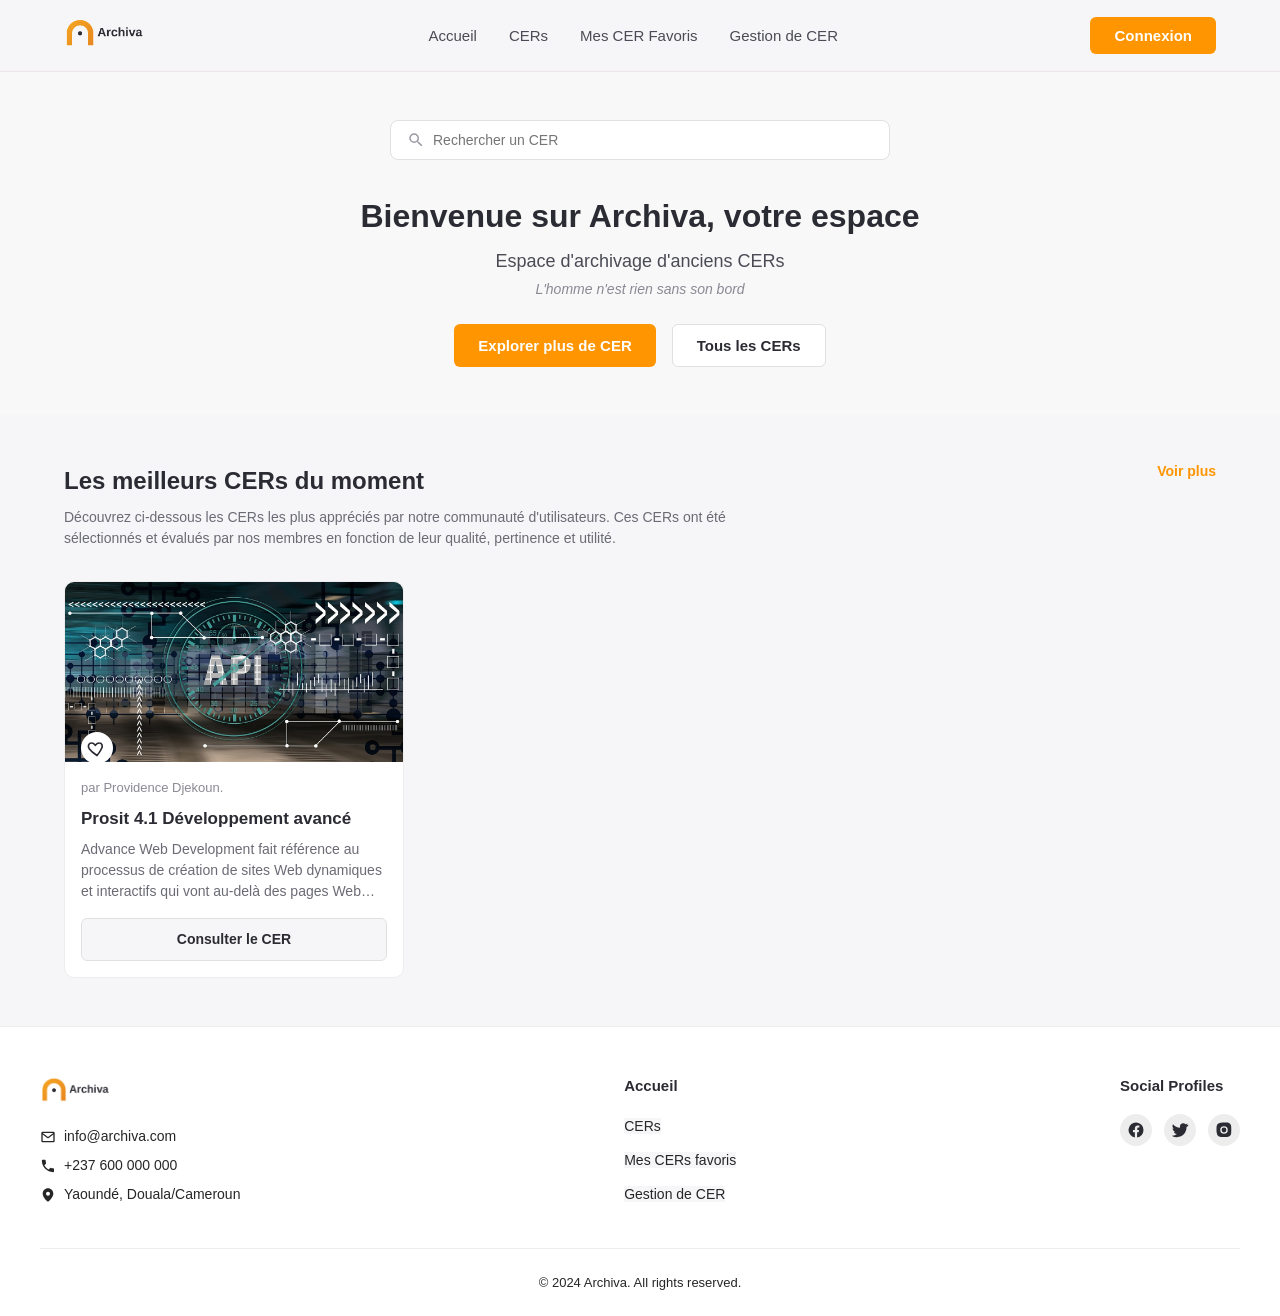
==== index.html @ 1b8098ed "Premier commit - structure du site Archiva" ====
<!DOCTYPE html>
<html lang="fr">
<head>
    <meta charset="UTF-8">
    <meta name="viewport" content="width=device-width, initial-scale=1.0">
    <title>Archiva</title>
    <link rel="stylesheet" href="styles/style.css">
</head>
<body>
    <header>
        <nav>
            <div class="logo">
                <img src="assets/images/logo.png" alt="Archiva Logo">
            </div>
            <ul>
                <li><a href="#">Accueil</a></li>
                <li><a href="#">CERs</a></li>
                <li><a href="#">Mes CER Favoris</a></li>
                <li><a href="#">Gestion de CER</a></li>
            </ul>
            <button class="connexion">Connexion</button>
        </nav>
    </header>

    <main>
        <section class="hero">
            <form action="/search" method="GET" class="hero__search-bar">
                <div class="hero__search-field-wrapper">
                    <svg class="hero__search-icon" aria-hidden="true" viewBox="0 0 24 24" width="18" height="18">
                        <path fill="currentColor" d="M15.5 14h-.79l-.28-.27A6.471 6.471 0 0 0 16 9.5 6.5 6.5 0 1 0 9.5 16c1.61 0 3.09-.59 4.23-1.57l.27.28v.79l5 4.99L20.49 19l-4.99-5zm-6 0C7.01 14 5 11.99 5 9.5S7.01 5 9.5 5 14 7.01 14 9.5 11.99 14 9.5 14z"/>
                    </svg>
                    <input
                        type="search"
                        name="q"
                        class="hero__search-input"
                        placeholder="Rechercher un CER"
                    />
                </div>
            </form>

            <h1 class="hero__title">Bienvenue sur Archiva, votre espace</h1>
            <h2 class="hero__subtitle">Espace d'archivage d'anciens CERs</h2>
            <p class="hero__tagline">L'homme n'est rien sans son bord</p>

            <div class="hero__cta-wrapper">
                <button class="hero__cta hero__cta--primary">Explorer plus de CER</button>
                <button class="hero__cta hero__cta--secondary">Tous les CERs</button>
            </div>
        </section>

        <section class="cer-section">
            <div class="cer-section__header">
                <div class="cer-section__titles">
                    <h2 class="cer-section__title">Les meilleurs CERs du moment</h2>
                    <p class="cer-section__description">Découvrez ci-dessous les CERs les plus appréciés par notre communauté d'utilisateurs. Ces CERs ont été sélectionnés et évalués par nos membres en fonction de leur qualité, pertinence et utilité.</p>
                </div>
                <button class="cer-section__see-all">Voir plus</button>
            </div>

            <div class="cer-card">
    <img class="cer-card__image" src="assets\images\e1e4290ac707ce2095b2c42b90970f4076a8cc79.jpg" alt="Développement avancé">

    <button class="cer-card__favorite" aria-label="Ajouter aux favoris">
        <svg class="cer-card__favorite-icon" viewBox="0 0 24 24" width="20" height="20" aria-hidden="true">
            <path fill="none" stroke="currentColor" stroke-width="2" d="M12 21s-6.7-4.35-9.3-8.1C.6 9.6 2 6 5.4 6c1.9 0 3.3 1 4.6 2.6C11.3 7 12.7 6 14.6 6 18 6 19.4 9.6 17.3 12.9 15.7 16.65 12 21 12 21z"/>
        </svg>
    </button>

    <p class="cer-card__author">par Providence Djekoun.</p>

    <h3 class="cer-card__title">Prosit 4.1 Développement avancé</h3>

    <p class="cer-card__description">
        Advance Web Development fait référence au processus de création de sites Web dynamiques et interactifs qui vont au-delà des pages Web statiques. Cela implique l'utilisation de techniques et de technologies de codage avancées pour créer des sites Web fonctionnels et visuellement attrayants qui améliorent l'expérience utilisateur.
    </p>

    <a href="#" class="cer-card__link">Consulter le CER</a>
</div>

        </section>
    </main>

<footer class="footer">
    <div class="footer__columns">
        
        <div class="footer__brand">
    <img class="footer__logo" src="assets/images/logo.png" alt="Archiva Logo">

    <p class="footer__contact-item">
        <svg class="footer__contact-icon" viewBox="0 0 24 24" width="16" height="16" aria-hidden="true">
            <path fill="currentColor" d="M4 4h16a2 2 0 0 1 2 2v12a2 2 0 0 1-2 2H4a2 2 0 0 1-2-2V6a2 2 0 0 1 2-2zm0 2v.01L12 12l8-5.99V6H4zm16 2.24-7.4 5.55a1 1 0 0 1-1.2 0L4 8.24V18h16V8.24z"/>
        </svg>
        info@archiva.com
    </p>

    <p class="footer__contact-item">
        <svg class="footer__contact-icon" viewBox="0 0 24 24" width="16" height="16" aria-hidden="true">
            <path fill="currentColor" d="M6.6 10.8c1.4 2.8 3.7 5.1 6.5 6.5l2.2-2.2c.3-.3.7-.4 1-.2 1.1.4 2.4.6 3.6.6.6 0 1.1.5 1.1 1.1v3.6c0 .6-.5 1.1-1.1 1.1C10.5 21.3 2.7 13.5 2.7 3.9c0-.6.5-1.1 1.1-1.1H7.4c.6 0 1.1.5 1.1 1.1 0 1.3.2 2.5.6 3.6.1.4 0 .8-.2 1L6.6 10.8z"/>
        </svg>
        +237 600 000 000
    </p>

    <p class="footer__contact-item">
        <svg class="footer__contact-icon" viewBox="0 0 24 24" width="16" height="16" aria-hidden="true">
            <path fill="currentColor" d="M12 2c-4.4 0-8 3.6-8 8 0 5.4 7 11.5 7.3 11.8.2.1.4.2.7.2s.5-.1.7-.2C12.9 21.5 20 15.4 20 10c0-4.4-3.6-8-8-8zm0 11a3 3 0 1 1 0-6 3 3 0 0 1 0 6z"/>
        </svg>
        Yaoundé, Douala/Cameroun
    </p>
</div>

       <div class="footer__links">
            <h4 class="footer__heading">Accueil</h4>
            <ul class="footer__list">
                <li><a href="cers.html">CERs</a></li>
                <li><a href="favoris.html">Mes CERs favoris</a></li>
                <li><a href="gestion-cer.html">Gestion de CER</a></li>
            </ul>
        </div>

       <div class="footer__social">
            <h4 class="footer__heading">Social Profiles</h4>
            <div class="footer__social-icons">
                <a href="#" class="footer__social-link" aria-label="Facebook">
                    <svg viewBox="0 0 24 24" width="18" height="18" aria-hidden="true">
                        <path fill="currentColor" d="M22 12a10 10 0 1 0-11.5 9.9v-7H8v-2.9h2.5V9.8c0-2.5 1.5-3.9 3.8-3.9 1.1 0 2.2.2 2.2.2v2.4h-1.2c-1.2 0-1.6.8-1.6 1.6v1.9H16l-.4 2.9h-2.1v7A10 10 0 0 0 22 12z"/>
                    </svg>
                </a>
                <a href="#" class="footer__social-link" aria-label="Twitter">
                    <svg viewBox="0 0 24 24" width="18" height="18" aria-hidden="true">
                        <path fill="currentColor" d="M23 4.9c-.8.4-1.7.6-2.6.8a4.5 4.5 0 0 0 2-2.5c-.9.5-1.8.9-2.9 1.1A4.5 4.5 0 0 0 11.9 8c0 .4 0 .7.1 1a12.8 12.8 0 0 1-9.3-4.7 4.5 4.5 0 0 0 1.4 6 4.4 4.4 0 0 1-2-.6v.1c0 2.2 1.6 4 3.6 4.4-.4.1-.8.2-1.2.2-.3 0-.6 0-.8-.1a4.5 4.5 0 0 0 4.2 3.1A9 9 0 0 1 1 19.5 12.7 12.7 0 0 0 7.9 21.5c8.3 0 12.8-6.9 12.8-12.8v-.6c.9-.6 1.6-1.4 2.3-2.2z"/>
                    </svg>
                </a>
                <a href="#" class="footer__social-link" aria-label="Instagram">
                    <svg viewBox="0 0 24 24" width="18" height="18" aria-hidden="true">
                        <path fill="currentColor" d="M12 2c2.7 0 3.1 0 4.1.1 1 0 1.7.2 2.3.5.6.2 1.1.6 1.6 1.1.5.5.8 1 1.1 1.6.2.6.4 1.3.5 2.3.1 1 .1 1.4.1 4.1s0 3.1-.1 4.1c0 1-.2 1.7-.5 2.3-.2.6-.6 1.1-1.1 1.6-.5.5-1 .8-1.6 1.1-.6.2-1.3.4-2.3.5-1 .1-1.4.1-4.1.1s-3.1 0-4.1-.1c-1 0-1.7-.2-2.3-.5-.6-.2-1.1-.6-1.6-1.1-.5-.5-.8-1-1.1-1.6-.2-.6-.4-1.3-.5-2.3C2 15.1 2 14.7 2 12s0-3.1.1-4.1c0-1 .2-1.7.5-2.3.2-.6.6-1.1 1.1-1.6.5-.5 1-.8 1.6-1.1.6-.2 1.3-.4 2.3-.5C8.9 2 9.3 2 12 2zm0 5a5 5 0 1 0 0 10 5 5 0 0 0 0-10zm0 8.2a3.2 3.2 0 1 1 0-6.4 3.2 3.2 0 0 1 0 6.4zm5.2-8.4a1.2 1.2 0 1 1-2.4 0 1.2 1.2 0 0 1 2.4 0z"/>
                    </svg>
                </a>
            </div>
            
         </div>
    

    </div>

    <p class="footer__copyright">
        © 2024 Archiva. All rights reserved. 
    </p>
</footer>
    </footer>
</body>
</html>
---- styles/style.css ----
/* ===== RESET ===== */
* {
    margin: 0;
    padding: 0;
    box-sizing: border-box;
}

/* ===== BASE ===== */
body {
    font-family: Arial, Helvetica, sans-serif;
    color: #2B2B33;
    line-height: 1.5;
    background-color: #f6f6f8;
}

ul {
    list-style: none;
}

a {
    text-decoration: none;
    color: inherit;
     background-color: #f6f6f8;
}

button {
    cursor: pointer;
    border: none;
    font-family: inherit;
}

/* ===== HEADER ===== */
header {
    display: flex;
    justify-content: center;
    border-bottom: 1px solid #ece6e6;
}

header nav {
    display: flex;
    align-items: center;
    justify-content: space-between;
    width: 100%;
    max-width: 1200px;
    padding: 16px 24px;
}

.logo img {
    height: 32px;
}

header nav ul {
    display: flex;
    gap: 32px;
}

header nav ul a {
    font-size: 15px;
    font-weight: 500;
    color: #4B4B55;
}

.connexion {
    background-color: #FF9500;
    color: #ffffff;
    font-weight: 600;
    padding: 10px 24px;
    border-radius: 6px;
    font-size: 15px;
}

/* ===== HERO ===== */
.hero {
    background-color: #fafafa49;
    padding: 48px 24px;
    text-align: center;
}

.hero__search-bar {
    max-width: 500px;
    margin: 0 auto 32px;
}

.hero__search-field-wrapper {
    display: flex;
    align-items: center;
    gap: 8px;
    background-color: #ffffff;
    border: 1px solid #E0E0E0;
    border-radius: 8px;
    padding: 10px 16px;
}

.hero__search-icon {
    color: #9A9AA5;
    flex-shrink: 0;
}

.hero__search-input {
    border: none;
    outline: none;
    width: 100%;
    font-size: 14px;
}

.hero__title {
    font-size: 32px;
    font-weight: 700;
    margin-bottom: 8px;
}

.hero__subtitle {
    font-size: 18px;
    font-weight: 500;
    color: #4B4B55;
    margin-bottom: 4px;
}

.hero__tagline {
    font-size: 14px;
    color: #8A8A94;
    font-style: italic;
    margin-bottom: 24px;
}

.hero__cta-wrapper {
    display: flex;
    justify-content: center;
    gap: 16px;
}

.hero__cta {
    padding: 12px 24px;
    border-radius: 6px;
    font-size: 15px;
    font-weight: 600;
}

.hero__cta--primary {
    background-color: #FF9500;
    color: #ffffff;
}

.hero__cta--secondary {
    background-color: #ffffff;
    color: #2B2B33;
    border: 1px solid #E0E0E0;
}

/* ===== CER SECTION ===== */
.cer-section {
    max-width: 1200px;
    margin: 0 auto;
    padding: 48px 24px;
}

.cer-section__header {
    display: flex;
    justify-content: space-between;
    align-items: flex-start;
    margin-bottom: 32px;
}

.cer-section__titles {
    max-width: 700px;
}

.cer-section__title {
    font-size: 24px;
    font-weight: 700;
    margin-bottom: 8px;
}

.cer-section__description {
    font-size: 14px;
    color: #6B6B75;
}

.cer-section__see-all {
    background: none;
    color: #FF9500;
    font-weight: 600;
    font-size: 14px;
    white-space: nowrap;
}

/* ===== CARTE CER ===== */
.cer-card {
    position: relative;
    max-width: 340px;
    background-color: #ffffff;
    border: 1px solid #EDEDED;
    border-radius: 10px;
    overflow: hidden;
}

.cer-card__image {
    width: 100%;
    height: 180px;
    object-fit: cover;
    display: block;
}

.cer-card__favorite {
    position: absolute;
    top: 150px;
    left: 16px;
    background-color: #ffffff;
    color: #2B2B33;
    width: 32px;
    height: 32px;
    border-radius: 50%;
    display: flex;
    align-items: center;
    justify-content: center;
}

.cer-card__author {
    font-size: 13px;
    color: #8A8A94;
    padding: 16px 16px 0;
}

.cer-card__title {
    font-size: 17px;
    font-weight: 700;
    padding: 8px 16px 0;
}

.cer-card__description {
    font-size: 14px;
    color: #6B6B75;
    padding: 8px 16px 0;
    /* Troncature du texte apres 3 lignes */
    display: -webkit-box;
    -webkit-line-clamp: 3;
    -webkit-box-orient: vertical;
    overflow: hidden;
}

.cer-card__link {
    display: block;
    text-align: center;
    margin: 16px;
    padding: 10px;
    border: 1px solid #E0E0E0;
    border-radius: 6px;
    font-size: 14px;
    font-weight: 600;
}

.footer {
    background-color: white;
    border-top: 1px solid #EDEDED;
    padding: 48px 24px 24px;
}

.footer__columns {
    display: flex;
    justify-content: space-between;
    max-width: 1200px;
    margin: 0 auto 32px;
    gap: 32px;
}

.footer__logo {
    height: 28px;
    margin-bottom: 16px;
}

.footer__contact-item {
    display: flex;
    align-items: center;
    gap: 8px;
    font-size: 14px;
    color: #262626;
    margin-bottom: 8px;
}

.footer__contact-icon {
    flex-shrink: 0;
    color: #262626;
}

.footer__heading {
    font-size: 15px;
    font-weight: 700;
    margin-bottom: 16px;
}

.footer__list li {
    margin-bottom: 10px;
}

.footer__list a {
    font-size: 14px;
    color: #262626;
}

.footer__social-icons {
    display: flex;
    gap: 12px;
}

.footer__social-link {
    display: flex;
    align-items: center;
    justify-content: center;
    width: 32px;
    height: 32px;
    background-color: #EDEDED;
    border-radius: 50%;
    color: #2B2B33;
}

.footer__copyright {
    text-align: center;
    font-size: 13px;
    color: #262626;
    max-width: 1200px;
    margin: 0 auto;
    padding-top: 24px;
    border-top: 1px solid #EDEDED;
}

.cers-title {
   font-size: 32px;
    font-weight: 700;
    margin-bottom: 8px;
    text-align: center
}
.cers-page {
    display: flex;
    gap: 32px;
    max-width: 1200px;
    margin: 0 auto;
    padding: 32px 24px;
    align-items: flex-start;
}

.filters {
    width: 240px;
    flex-shrink: 0;
}

.filters__group {
    margin-bottom: 32px;
}

.filters__heading {
    font-size: 15px;
    font-weight: 700;
    margin-bottom: 16px;
}

.filters__option {
    display: flex;
    align-items: center;
    gap: 8px;
    font-size: 14px;
    color: #4B4B55;
    margin-bottom: 12px;
    cursor: pointer;
}

.cers-content {
    flex: 1;
}

.toolbar {
    display: flex;
    align-items: center;
    justify-content: space-between;
    gap: 16px;
    margin-bottom: 32px;
    flex-wrap: wrap;
}

.toolbar__count {
    font-size: 14px;
    font-weight: 600;
    white-space: nowrap;
}

.toolbar__search {
    position: relative;
    flex: 1;
    max-width: 400px;
}

.toolbar__search-input {
    width: 100%;
    padding: 10px 16px 10px 36px;
    border: 1px solid #e0e0e06e;
    border-radius: 8px;
    font-size: 14px;
    outline: none;
}

.toolbar__search-icon {
    position: absolute;
    left: 12px;
    top: 50%;
    transform: translateY(-50%);
    color: #9A9AA5;
}

.toolbar__sort {
    display: flex;
    align-items: center;
    gap: 8px;
    font-size: 14px;
}

.toolbar__sort-select {
    padding: 8px 12px;
    border: 1px solid #E0E0E0;
    border-radius: 6px;
    font-size: 14px;
}

.toolbar__view-toggle {
    display: flex;
    gap: 8px;
}

.toolbar__view-btn {
    width: 36px;
    height: 36px;
    display: flex;
    align-items: center;
    justify-content: center;
    background-color: #f1ebeb;
    border: 1px solid #f5f4f4;
    border-radius: 6px;
    color: #6B6B75;
}

.toolbar__view-btn--active {
    background-color: #FF9500;
    border-color: #FF9500;
    color: #ffffff;
}

.cers-content__grid {
    display: grid;
    grid-template-columns: repeat(2, 1fr);
    gap: 24px;
}

/* ===== MODAL OVERLAY ===== */
.modal {
    position: fixed;
    top: 0;
    left: 0;
    width: 100%;
    height: 100%;
    background-color: rgba(0, 0, 0, 0.5);
    display: flex;
    align-items: center;
    justify-content: center;
    z-index: 100;
}

.modal__content {
    background-color: #ffffff;
    width: 100%;
    max-width: 520px;
    max-height: 90vh;
    overflow-y: auto;
    border-radius: 12px;
    padding: 32px;
}

.modal__header {
    display: flex;
    align-items: center;
    justify-content: space-between;
    margin-bottom: 24px;
}

.modal__header h2 {
    font-size: 20px;
    font-weight: 700;
}

.modal__close {
    background: none;
    color: #E63946;
    font-size: 20px;
    line-height: 1;
}

/* ===== FORM FIELDS ===== */
.modal__field {
    margin-bottom: 20px;
}

.modal__field label {
    display: block;
    font-size: 14px;
    font-weight: 600;
    margin-bottom: 8px;
}

.modal__field input[type="text"],
.modal__field select,
.modal__field textarea {
    width: 100%;
    padding: 10px 14px;
    border: 1px solid #E0E0E0;
    border-radius: 6px;
    font-size: 14px;
    font-family: inherit;
    background-color: #FAFAFA;
}

.modal__field textarea {
    resize: vertical;
}

.modal__field .filters__option {
    background-color: #FAFAFA;
    padding: 10px 14px;
    margin-bottom: 0;
}

/* ===== UPLOAD ZONE ===== */
.upload-zone {
    display: flex;
    flex-direction: column;
    align-items: center;
    gap: 8px;
    padding: 32px 16px;
    background-color: #FAFAFA;
    border: 1px dashed #C4C4CC;
    border-radius: 8px;
    cursor: pointer;
    text-align: center;
}

.upload-zone svg {
    color: #9A9AA5;
}

.upload-zone span {
    font-size: 13px;
    color: #6B6B75;
}

/* ===== SUBMIT BUTTON ===== */
.modal__submit {
    display: block;
    width: 100%;
    background-color: #FF9500;
    color: #ffffff;
    font-weight: 600;
    font-size: 15px;
    padding: 12px;
    border-radius: 6px;
    margin-top: 8px;
}
/* ===== AUTH PAGE ===== */
.auth-page {
    min-height: 100vh;
    display: flex;
    align-items: center;
    justify-content: center;
    background: linear-gradient(135deg,white, #F7C96BC9,#EFA173);
    padding: 24px;
}

.auth-card {
    display: flex;
    background-color: #ffffff;
    border-radius: 16px;
    overflow: hidden;
    max-width: 900px;
    width: 100%;
}

.auth-card__form-side {
    flex: 1;
    padding: 48px;
}

.auth-card__title {
    font-size: 26px;
    font-weight: 700;
    margin-bottom: 24px;
}

.auth-card__field {
    margin-bottom: 16px;
}

.auth-card__field label {
    display: block;
    font-size: 14px;
    font-weight: 600;
    margin-bottom: 6px;
}

.auth-card__input {
    width: 100%;
    padding: 10px 14px;
    border: 1px solid #E0E0E0;
    border-radius: 6px;
    font-size: 14px;
    background-color: #FAFAFA;
}

.auth-card__forgot {
    display: block;
    text-align: right;
    font-size: 13px;
    color: #FF9500;
    margin-bottom: 24px;
    background-color: #FFFFFF;
}

.auth-card__submit {
    display: block;
    width: 100%;
    background-color: #FF9500;
    color: #ffffff;
    font-weight: 600;
    font-size: 15px;
    padding: 12px;
    border-radius: 6px;
    margin-bottom: 16px;
}

.auth-card__switch {
    font-size: 13px;
    text-align: center;
    color: #6B6B75;
}

.auth-card__switch a {
    color: #FF9500;
    font-weight: 600;
}

.auth-card__illustration {
    flex: 1;
    display: flex;
    align-items: center;
    justify-content: center;
    background-color: #FFF3E6;
}

.auth-card__illustration img {
    max-width: 100%;
    height: auto;
}

@media only screen and (max-width: 768px) {
    .cers-page {
        flex-direction: column;
        padding: 24px;
    }

    .filters {
        width: 100%;
        margin-bottom: 24px;
    }

    .cers-content__grid {
        grid-template-columns: 1fr;
    }

    .auth-card {
        flex-direction: column;
    }

    .auth-card__illustration {
        display: none;
    }
}
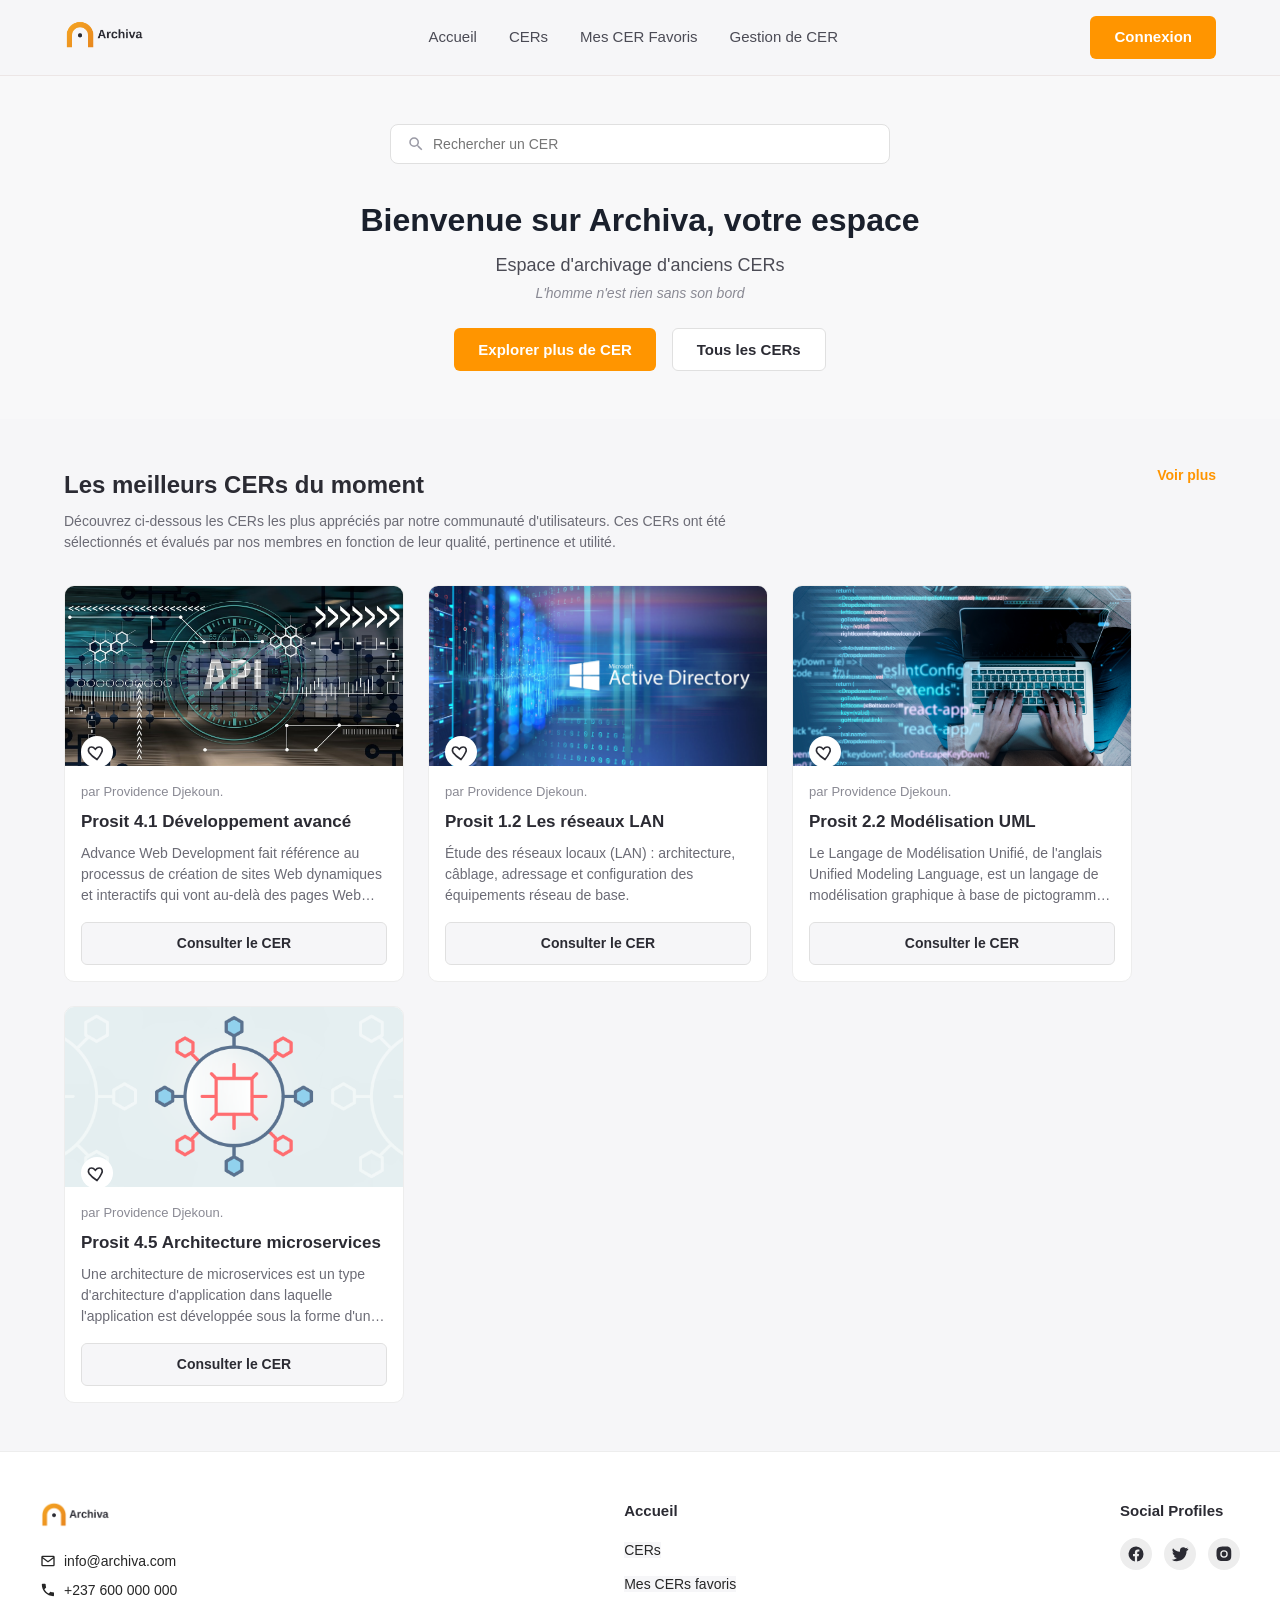
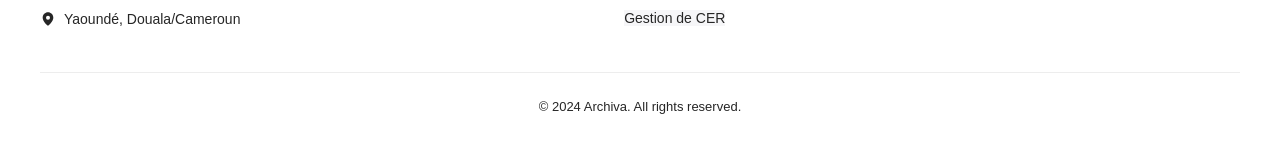
==== commit f1088791: "Ajout d'un script pour javascript et l'ajout de d'autres cartes-cer" ====
--- a/index.html
+++ b/index.html
@@ -13,12 +13,12 @@
                 <img src="assets/images/logo.png" alt="Archiva Logo">
             </div>
             <ul>
-                <li><a href="#">Accueil</a></li>
-                <li><a href="#">CERs</a></li>
-                <li><a href="#">Mes CER Favoris</a></li>
-                <li><a href="#">Gestion de CER</a></li>
+                <li><a href="index.html">Accueil</a></li>
+                <li><a href="cer.html">CERs</a></li>
+                <li><a href="favoris.html">Mes CER Favoris</a></li>
+                 <li><a href="gestion-cer.html">Gestion de CER</a></li>
             </ul>
-            <button class="connexion">Connexion</button>
+            <a href="connexion.html" class="connexion">Connexion</a>
         </nav>
     </header>
 
@@ -57,26 +57,90 @@
                 <button class="cer-section__see-all">Voir plus</button>
             </div>
 
-            <div class="cer-card">
-    <img class="cer-card__image" src="assets\images\e1e4290ac707ce2095b2c42b90970f4076a8cc79.jpg" alt="Développement avancé">
-
-    <button class="cer-card__favorite" aria-label="Ajouter aux favoris">
-        <svg class="cer-card__favorite-icon" viewBox="0 0 24 24" width="20" height="20" aria-hidden="true">
-            <path fill="none" stroke="currentColor" stroke-width="2" d="M12 21s-6.7-4.35-9.3-8.1C.6 9.6 2 6 5.4 6c1.9 0 3.3 1 4.6 2.6C11.3 7 12.7 6 14.6 6 18 6 19.4 9.6 17.3 12.9 15.7 16.65 12 21 12 21z"/>
-        </svg>
-    </button>
-
-    <p class="cer-card__author">par Providence Djekoun.</p>
-
-    <h3 class="cer-card__title">Prosit 4.1 Développement avancé</h3>
-
-    <p class="cer-card__description">
-        Advance Web Development fait référence au processus de création de sites Web dynamiques et interactifs qui vont au-delà des pages Web statiques. Cela implique l'utilisation de techniques et de technologies de codage avancées pour créer des sites Web fonctionnels et visuellement attrayants qui améliorent l'expérience utilisateur.
-    </p>
-
-    <a href="#" class="cer-card__link">Consulter le CER</a>
+<div class="cer-section__grid">
+
+    <div class="cer-card">
+        <img class="cer-card__image" src="assets\images\e1e4290ac707ce2095b2c42b90970f4076a8cc79.jpg" alt="Développement avancé">
+
+        <button class="cer-card__favorite" aria-label="Ajouter aux favoris">
+            <svg class="cer-card__favorite-icon" viewBox="0 0 24 24" width="20" height="20" aria-hidden="true">
+                <path fill="none" stroke="currentColor" stroke-width="2" d="M12 21s-6.7-4.35-9.3-8.1C.6 9.6 2 6 5.4 6c1.9 0 3.3 1 4.6 2.6C11.3 7 12.7 6 14.6 6 18 6 19.4 9.6 17.3 12.9 15.7 16.65 12 21 12 21z"/>
+            </svg>
+        </button>
+
+        <p class="cer-card__author">par Providence Djekoun.</p>
+
+        <h3 class="cer-card__title">Prosit 4.1 Développement avancé</h3>
+
+        <p class="cer-card__description">
+            Advance Web Development fait référence au processus de création de sites Web dynamiques et interactifs qui vont au-delà des pages Web statiques. Cela implique l'utilisation de techniques et de technologies de codage avancées pour créer des sites Web fonctionnels et visuellement attrayants qui améliorent l'expérience utilisateur.
+        </p>
+
+        <a href="#" class="cer-card__link">Consulter le CER</a>
+    </div>
+
+    <div class="cer-card">
+        <img class="cer-card__image" src="assets\images\2925c9d5ebb69cb896d1b3424ed8742a71994f1d.jpg" alt="Réseau LAN">
+
+        <button class="cer-card__favorite" aria-label="Ajouter aux favoris">
+            <svg class="cer-card__favorite-icon" viewBox="0 0 24 24" width="20" height="20" aria-hidden="true">
+                <path fill="none" stroke="currentColor" stroke-width="2" d="M12 21s-6.7-4.35-9.3-8.1C.6 9.6 2 6 5.4 6c1.9 0 3.3 1 4.6 2.6C11.3 7 12.7 6 14.6 6 18 6 19.4 9.6 17.3 12.9 15.7 16.65 12 21 12 21z"/>
+            </svg>
+        </button>
+
+        <p class="cer-card__author">par Providence Djekoun.</p>
+
+        <h3 class="cer-card__title">Prosit 1.2 Les réseaux LAN</h3>
+
+        <p class="cer-card__description">
+            Étude des réseaux locaux (LAN) : architecture, câblage, adressage et configuration des équipements réseau de base.
+        </p>
+
+        <a href="#" class="cer-card__link">Consulter le CER</a>
+    </div>
+
+    
+    <div class="cer-card">
+        <img class="cer-card__image" src="assets\images\2ce71d4821109a310f6d77c7ed32943deaa6d580.jpg" alt="Réseau LAN">
+
+        <button class="cer-card__favorite" aria-label="Ajouter aux favoris">
+            <svg class="cer-card__favorite-icon" viewBox="0 0 24 24" width="20" height="20" aria-hidden="true">
+                <path fill="none" stroke="currentColor" stroke-width="2" d="M12 21s-6.7-4.35-9.3-8.1C.6 9.6 2 6 5.4 6c1.9 0 3.3 1 4.6 2.6C11.3 7 12.7 6 14.6 6 18 6 19.4 9.6 17.3 12.9 15.7 16.65 12 21 12 21z"/>
+            </svg>
+        </button>
+
+        <p class="cer-card__author">par Providence Djekoun.</p>
+
+        <h3 class="cer-card__title">Prosit 2.2 Modélisation UML</h3>
+
+        <p class="cer-card__description">
+             Le Langage de Modélisation Unifié, de l'anglais Unified Modeling Language, est un langage de modélisation graphique à base de pictogrammes conçu comme
+        </p>
+
+        <a href="#" class="cer-card__link">Consulter le CER</a>
+    </div>
+
+    <div class="cer-card">
+        <img class="cer-card__image" src="assets\images\8743ce6e05cac6ab632caca52236395562e9a9ee.png" alt="Réseau LAN">
+
+        <button class="cer-card__favorite" aria-label="Ajouter aux favoris">
+            <svg class="cer-card__favorite-icon" viewBox="0 0 24 24" width="20" height="20" aria-hidden="true">
+                <path fill="none" stroke="currentColor" stroke-width="2" d="M12 21s-6.7-4.35-9.3-8.1C.6 9.6 2 6 5.4 6c1.9 0 3.3 1 4.6 2.6C11.3 7 12.7 6 14.6 6 18 6 19.4 9.6 17.3 12.9 15.7 16.65 12 21 12 21z"/>
+            </svg>
+        </button>
+
+        <p class="cer-card__author">par Providence Djekoun.</p>
+
+        <h3 class="cer-card__title">Prosit 4.5 Architecture microservices</h3>
+
+        <p class="cer-card__description">
+             Une architecture de microservices est un type d'architecture d'application dans laquelle l'application est développée sous la forme d'un ensemble de services
+            </p>
+
+        <a href="#" class="cer-card__link">Consulter le CER</a>
+    </div>
+
 </div>
-
         </section>
     </main>
 
@@ -111,7 +175,7 @@
        <div class="footer__links">
             <h4 class="footer__heading">Accueil</h4>
             <ul class="footer__list">
-                <li><a href="cers.html">CERs</a></li>
+                <li><a href="cer.html">CERs</a></li>
                 <li><a href="favoris.html">Mes CERs favoris</a></li>
                 <li><a href="gestion-cer.html">Gestion de CER</a></li>
             </ul>
@@ -147,5 +211,8 @@
     </p>
 </footer>
     </footer>
+
+    <script src="https://code.jquery.com/jquery-3.7.1.min.js"></script>
+<script src="script.js"></script>
 </body>
 </html>
--- a/styles/style.css
+++ b/styles/style.css
@@ -152,6 +152,12 @@
     max-width: 1200px;
     margin: 0 auto;
     padding: 48px 24px;
+}
+
+.cer-section__grid {
+    display: flex;
+    flex-wrap: wrap;
+    gap: 24px;
 }
 
 .cer-section__header {
@@ -654,6 +660,112 @@
     max-width: 100%;
     height: auto;
 }
+.header-container {
+    display: grid;
+    grid-template-columns: 1fr auto 1fr; /* Sépare l'espace en 3 : le titre au milieu, le bouton à droite */
+    align-items: center;
+    margin-bottom: 40px;
+    width: 100%;
+}
+
+h1 {
+    grid-column: 2; 
+    font-size: 28px;
+    color: #1a202c;
+    font-weight: 700;
+    text-align: center; 
+}
+
+.ajouter {
+    grid-column: 3; 
+    justify-self: end; 
+    
+    background-color: #ff9800; 
+    color: #ffffff;
+    border: none;
+    padding: 12px 24px;
+    font-size: 15px;
+    font-weight: 600;
+    border-radius: 6px;
+    cursor: pointer;
+    transition: background-color 0.2s ease, transform 0.1s ease;
+}
+
+.ajouter:hover {
+    background-color: #e68a00; 
+}
+
+.ajouter:active {
+    transform: scale(0.98); 
+}
+.cer-table {
+    width: 100%;
+    border-collapse: collapse;
+    text-align: left;
+    font-size: 14px;
+    table-layout: fixed; 
+}
+
+
+.cer-table th:nth-child(1), .cer-table td:nth-child(1) { width: 35%; } 
+.cer-table th:nth-child(2), .cer-table td:nth-child(2) { width: 25%; }
+.cer-table th:nth-child(3), .cer-table td:nth-child(3) { width: 10%; } 
+.cer-table th:nth-child(4), .cer-table td:nth-child(4) { width: 12%; } 
+.cer-table th:nth-child(5), .cer-table td:nth-child(5) { width: 18%; } 
+
+.cer-table th {
+    background-color: #f8fafc;
+    color: #4a5568;
+    font-weight: 700;
+    padding: 16px 12px;
+    border-bottom: 2px solid #e2e8f0;
+    text-transform: uppercase;
+    font-size: 12px;
+    letter-spacing: 0.5px;
+}
+
+.cer-table td {
+    padding: 16px 12px;
+    border-bottom: 1px solid #edf2f7;
+    vertical-align: middle;
+    color: #2d3748;
+    overflow-wrap: break-word; 
+}
+
+.cer-table tbody tr:hover {
+    background-color: #f8fafc;
+}
+
+
+.actions-cell {
+    display: flex;
+    gap: 8px;
+}
+
+.btn-action {
+    border: none;
+    padding: 6px 14px;
+    font-size: 13px;
+    font-weight: 500;
+    border-radius: 4px;
+    color: #ffffff;
+    cursor: pointer;
+    white-space: nowrap;
+    transition: opacity 0.2s ease;
+}
+
+.btn-action:hover {
+    opacity: 0.9;
+}
+
+.btn-edit {
+    background-color: #ff9800;
+}
+
+.btn-delete {
+    background-color: #e53e3e; /* Rouge d'alerte */
+}
+
 
 @media only screen and (max-width: 768px) {
     .cers-page {
